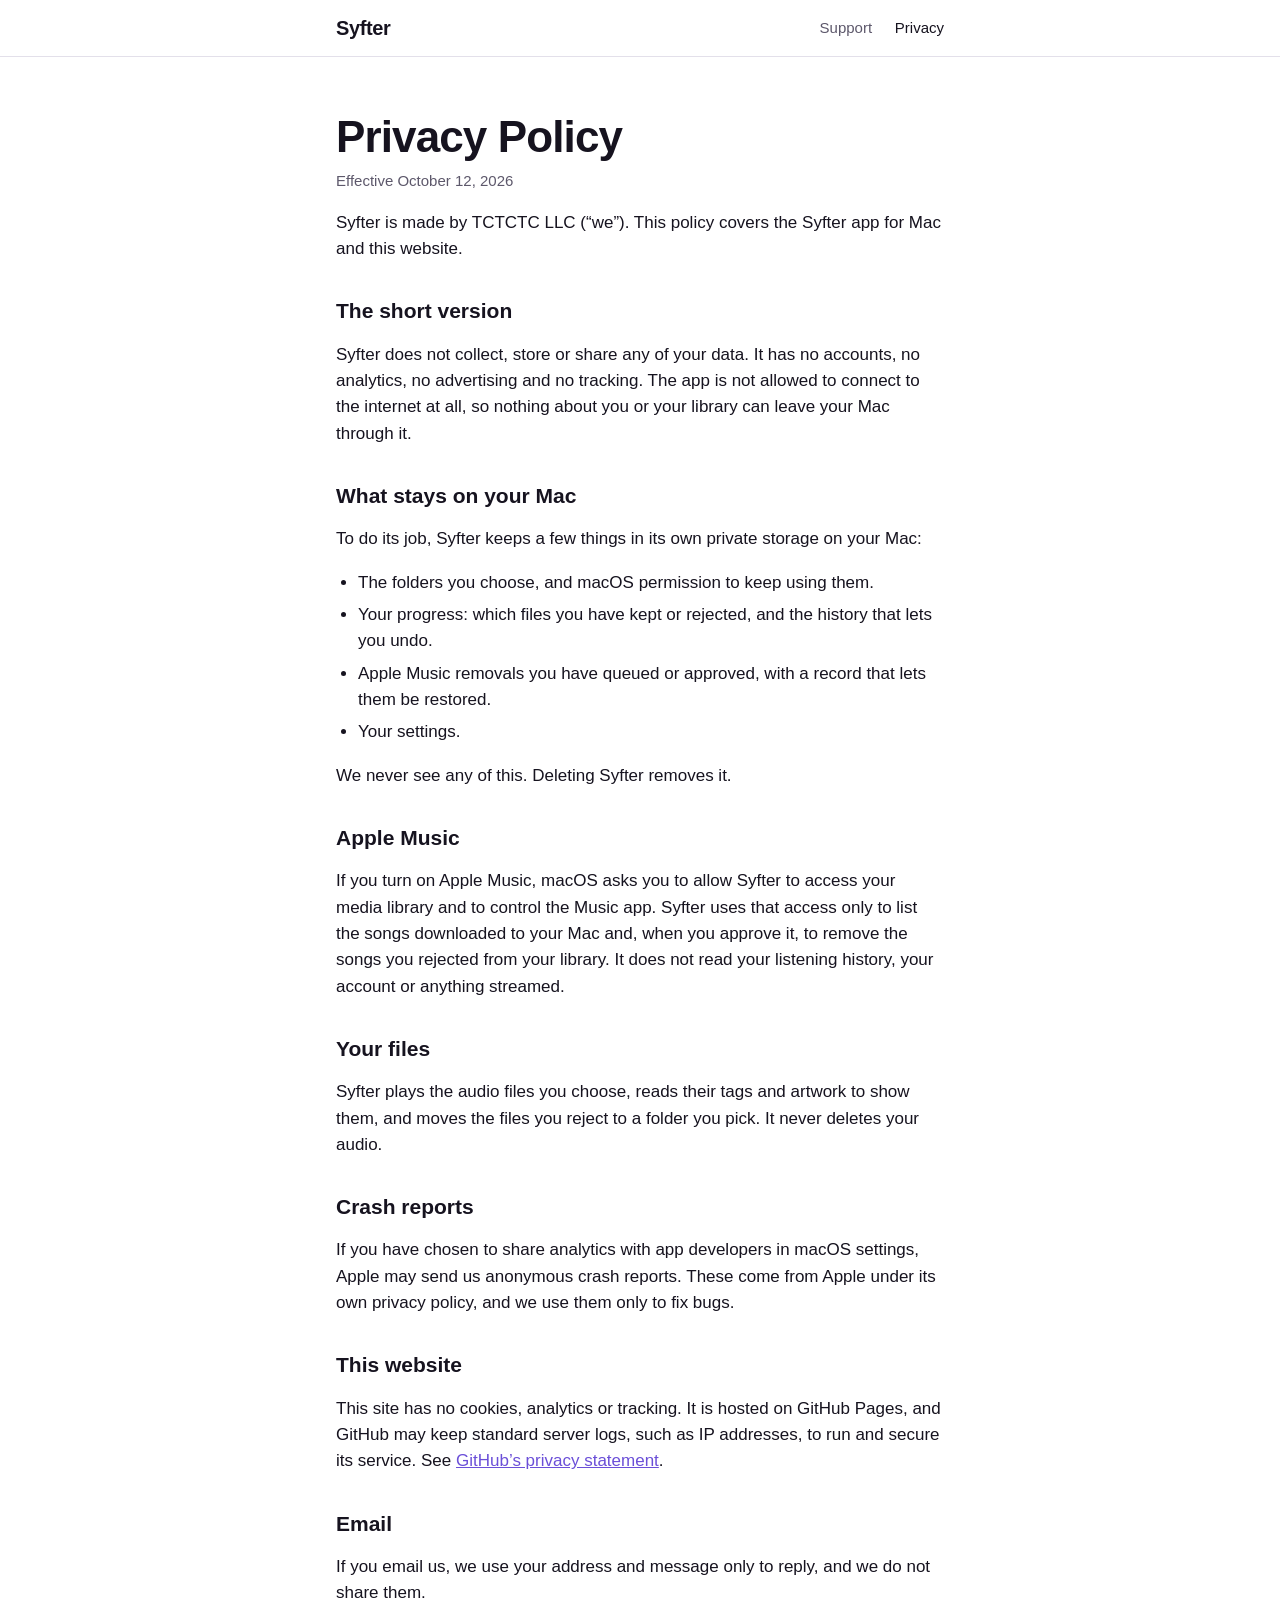
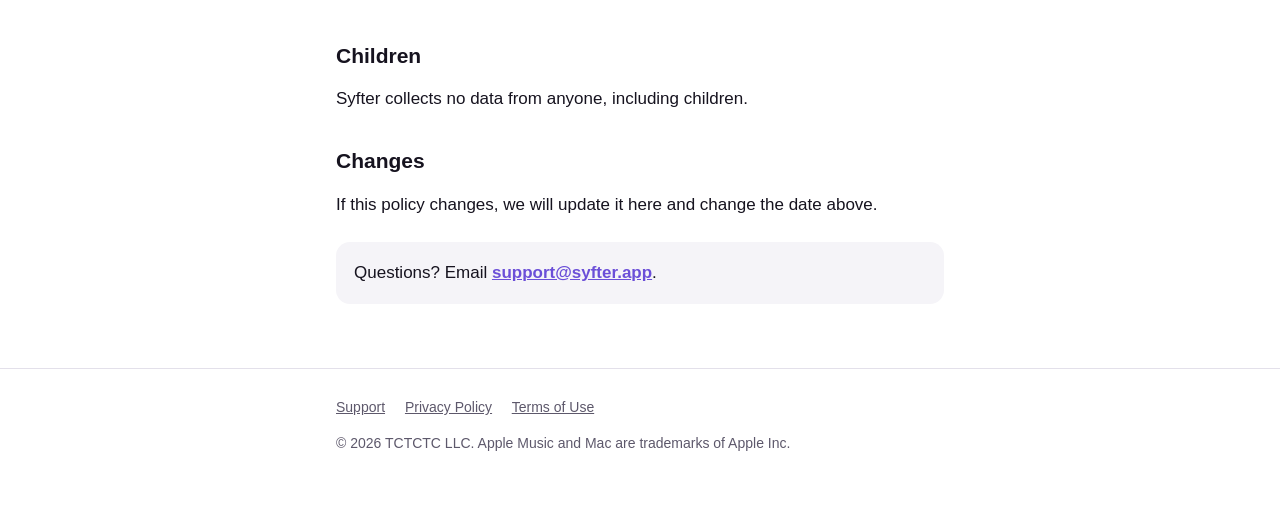
==== privacy/index.html @ 053010ed "Add the Syfter site: home, privacy policy and support Co-Authored-By: Claude Opus 5.5 <noreply@anthr" ====
<!doctype html>
<html lang="en">
<head>
  <meta charset="utf-8">
  <meta name="viewport" content="width=device-width, initial-scale=1">
  <title>Privacy Policy · Syfter</title>
  <meta name="description" content="Syfter collects no data. Everything it knows about your library stays on your Mac.">
  <link rel="canonical" href="https://syfter.app/privacy/">
  <meta property="og:title" content="Syfter Privacy Policy">
  <meta property="og:image" content="https://syfter.app/images/social.jpg">
  <meta name="theme-color" content="#1b1430">
  <link rel="stylesheet" href="/style.css">
</head>
<body>
  <header class="site-header">
    <div class="wrap">
      <a class="brand" href="/">Syfter</a>
      <nav>
        <a href="/support/">Support</a>
        <a href="/privacy/" aria-current="page">Privacy</a>
      </nav>
    </div>
  </header>

  <main class="wrap page">
    <h1>Privacy Policy</h1>
    <p class="updated">Effective October 12, 2026</p>

    <p>Syfter is made by TCTCTC LLC (“we”). This policy covers the Syfter app for Mac and this website.</p>

    <h2>The short version</h2>
    <p>Syfter does not collect, store or share any of your data. It has no accounts, no analytics, no advertising and no tracking. The app is not allowed to connect to the internet at all, so nothing about you or your library can leave your Mac through it.</p>

    <h2>What stays on your Mac</h2>
    <p>To do its job, Syfter keeps a few things in its own private storage on your Mac:</p>
    <ul>
      <li>The folders you choose, and macOS permission to keep using them.</li>
      <li>Your progress: which files you have kept or rejected, and the history that lets you undo.</li>
      <li>Apple Music removals you have queued or approved, with a record that lets them be restored.</li>
      <li>Your settings.</li>
    </ul>
    <p>We never see any of this. Deleting Syfter removes it.</p>

    <h2>Apple Music</h2>
    <p>If you turn on Apple Music, macOS asks you to allow Syfter to access your media library and to control the Music app. Syfter uses that access only to list the songs downloaded to your Mac and, when you approve it, to remove the songs you rejected from your library. It does not read your listening history, your account or anything streamed.</p>

    <h2>Your files</h2>
    <p>Syfter plays the audio files you choose, reads their tags and artwork to show them, and moves the files you reject to a folder you pick. It never deletes your audio.</p>

    <h2>Crash reports</h2>
    <p>If you have chosen to share analytics with app developers in macOS settings, Apple may send us anonymous crash reports. These come from Apple under its own privacy policy, and we use them only to fix bugs.</p>

    <h2>This website</h2>
    <p>This site has no cookies, analytics or tracking. It is hosted on GitHub Pages, and GitHub may keep standard server logs, such as IP addresses, to run and secure its service. See <a href="https://docs.github.com/en/site-policy/privacy-policies/github-general-privacy-statement">GitHub’s privacy statement</a>.</p>

    <h2>Email</h2>
    <p>If you email us, we use your address and message only to reply, and we do not share them.</p>

    <h2>Children</h2>
    <p>Syfter collects no data from anyone, including children.</p>

    <h2>Changes</h2>
    <p>If this policy changes, we will update it here and change the date above.</p>

    <div class="contact">
      <p>Questions? Email <a href="mailto:support@syfter.app">support@syfter.app</a>.</p>
    </div>
  </main>

  <footer class="site-footer">
    <div class="wrap">
      <nav>
        <a href="/support/">Support</a>
        <a href="/privacy/">Privacy Policy</a>
        <a href="https://www.apple.com/legal/internet-services/itunes/dev/stdeula/">Terms of Use</a>
      </nav>
      <p>© 2026 TCTCTC LLC. Apple Music and Mac are trademarks of Apple Inc.</p>
    </div>
  </footer>
</body>
</html>
---- style.css ----
/* Syfter site. Mobile first: one column, widened only by margin on larger screens. */

:root {
  --bg: #ffffff;
  --surface: #f5f4f8;
  --text: #16131f;
  --muted: #5d586b;
  --line: #e3e0ea;
  --accent: #6b4fd8;
  --keep: #1f9d55;
  --reject: #d93a3a;
  --hero-from: #1b1430;
  --hero-to: #2c1d45;
  --hero-text: #ffffff;
  --hero-muted: #c9c2dc;
  --radius: 14px;
  --measure: 640px;
  color-scheme: light dark;
}

@media (prefers-color-scheme: dark) {
  :root {
    --bg: #0f0d16;
    --surface: #1a1724;
    --text: #f2f0f7;
    --muted: #a59fb6;
    --line: #2b2738;
    --accent: #9d86ff;
    --keep: #34c46e;
    --reject: #ff5c5c;
  }
}

* { box-sizing: border-box; }

html { -webkit-text-size-adjust: 100%; }

body {
  margin: 0;
  background: var(--bg);
  color: var(--text);
  font: 17px/1.55 -apple-system, BlinkMacSystemFont, "SF Pro Text", "Helvetica Neue", Arial, sans-serif;
}

img { max-width: 100%; height: auto; display: block; }

a { color: var(--accent); }

.wrap {
  max-width: var(--measure);
  margin: 0 auto;
  padding: 0 16px;
}

/* Header and footer */

.site-header {
  border-bottom: 1px solid var(--line);
}
.site-header .wrap {
  display: flex;
  align-items: center;
  justify-content: space-between;
  min-height: 56px;
}
.brand {
  font-weight: 700;
  font-size: 20px;
  letter-spacing: -0.02em;
  color: var(--text);
  text-decoration: none;
}
.site-header nav a {
  margin-left: 18px;
  color: var(--muted);
  text-decoration: none;
  font-size: 15px;
}
.site-header nav a:hover,
.site-header nav a[aria-current="page"] { color: var(--text); }

.site-footer {
  margin-top: 64px;
  padding: 28px 0 40px;
  border-top: 1px solid var(--line);
  color: var(--muted);
  font-size: 14px;
}
.site-footer nav { margin-bottom: 8px; }
.site-footer nav a { color: var(--muted); margin-right: 16px; }

/* Home hero */

.hero {
  background: linear-gradient(160deg, var(--hero-from), var(--hero-to));
  color: var(--hero-text);
  padding: 48px 0 40px;
  text-align: center;
}
.hero h1 {
  margin: 0;
  font-size: 44px;
  line-height: 1.05;
  letter-spacing: -0.03em;
}
.hero .tagline {
  margin: 14px 0 0;
  font-size: 22px;
  line-height: 1.3;
  font-weight: 600;
}
.hero .sub {
  margin: 12px 0 0;
  color: var(--hero-muted);
}

.store-button {
  display: inline-block;
  margin-top: 26px;
  padding: 12px 22px;
  border-radius: 999px;
  background: #ffffff;
  color: #16131f;
  font-weight: 600;
  font-size: 16px;
  text-decoration: none;
}
.store-button[aria-disabled="true"] {
  background: rgba(255, 255, 255, 0.14);
  color: var(--hero-text);
  cursor: default;
}
.requirements {
  margin: 10px 0 0;
  font-size: 14px;
  color: var(--hero-muted);
}

/* Features */

.features { padding-top: 16px; }

.feature { margin-top: 40px; }
.feature h2 {
  margin: 0;
  font-size: 24px;
  line-height: 1.2;
  letter-spacing: -0.01em;
}
.feature p { margin: 8px 0 0; color: var(--muted); }
.feature img {
  margin-top: 16px;
  border-radius: var(--radius);
  border: 1px solid var(--line);
}

.decisions {
  display: grid;
  grid-template-columns: 1fr;
  gap: 12px;
  margin-top: 40px;
}
.decision {
  padding: 16px;
  border-radius: var(--radius);
  background: var(--surface);
}
.decision strong { display: block; }
.decision.keep strong { color: var(--keep); }
.decision.reject strong { color: var(--reject); }
.decision p { margin: 4px 0 0; color: var(--muted); font-size: 15px; }

/* Text pages */

.page { padding-top: 32px; }
.page h1 {
  margin: 0;
  font-size: 34px;
  line-height: 1.1;
  letter-spacing: -0.02em;
}
.page .updated { margin: 8px 0 0; color: var(--muted); font-size: 15px; }
.page h2 { margin: 36px 0 0; font-size: 21px; line-height: 1.25; }
.page p, .page li { color: var(--text); }
.page ul { padding-left: 22px; }
.page li + li { margin-top: 6px; }

.contact {
  margin-top: 24px;
  padding: 18px;
  border-radius: var(--radius);
  background: var(--surface);
}
.contact p { margin: 0; }
.contact a { font-weight: 600; }

details {
  border-bottom: 1px solid var(--line);
  padding: 14px 0;
}
details:first-of-type { border-top: 1px solid var(--line); }
summary {
  cursor: pointer;
  font-weight: 600;
  list-style-position: inside;
}
details p, details ol, details ul { margin: 10px 0 0; color: var(--muted); }
details li { color: var(--muted); }

kbd {
  font: 600 14px/1 -apple-system, BlinkMacSystemFont, sans-serif;
  padding: 2px 6px;
  border: 1px solid var(--line);
  border-radius: 6px;
  background: var(--surface);
}

/* Larger screens: more room around the column, never a second column of text. */

@media (min-width: 720px) {
  .hero { padding: 80px 0 64px; }
  .hero h1 { font-size: 64px; }
  .hero .tagline { font-size: 28px; }
  .decisions { grid-template-columns: 1fr 1fr; }
  .page { padding-top: 56px; }
  .page h1 { font-size: 44px; }
}
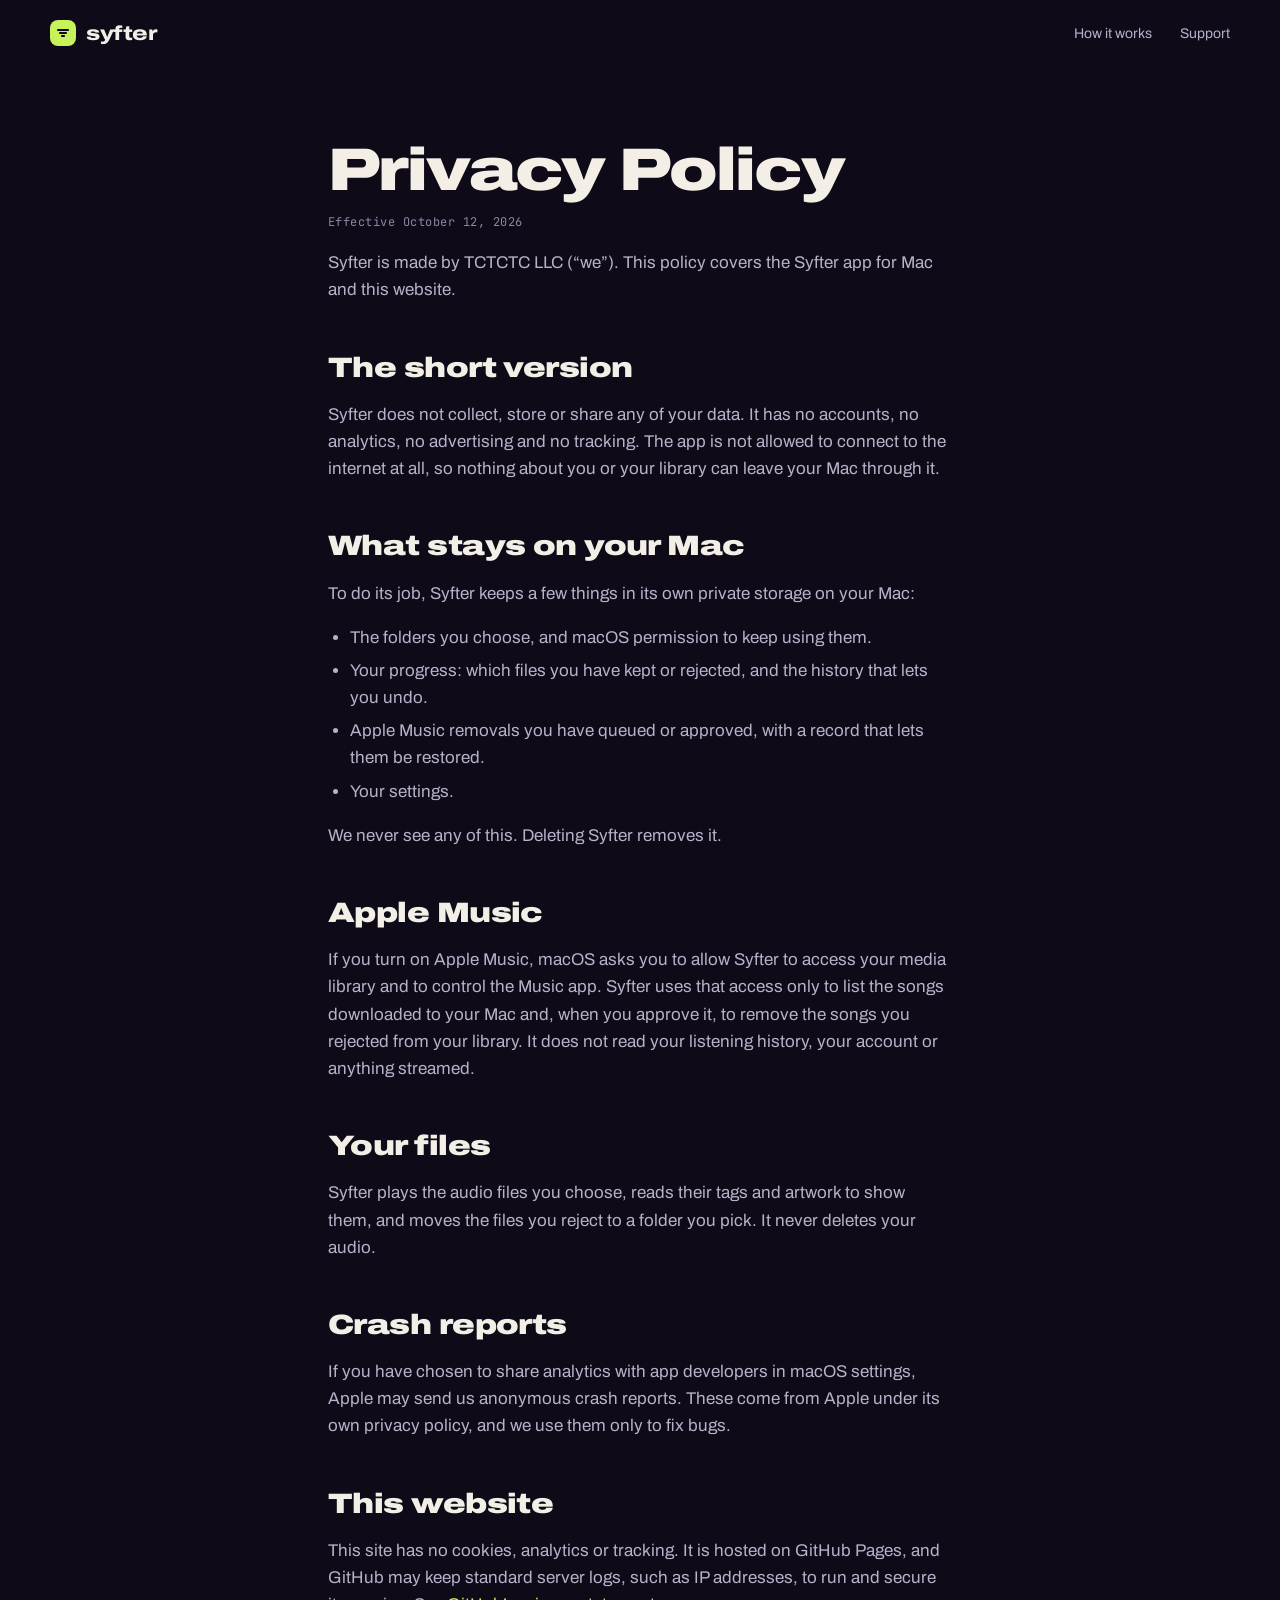
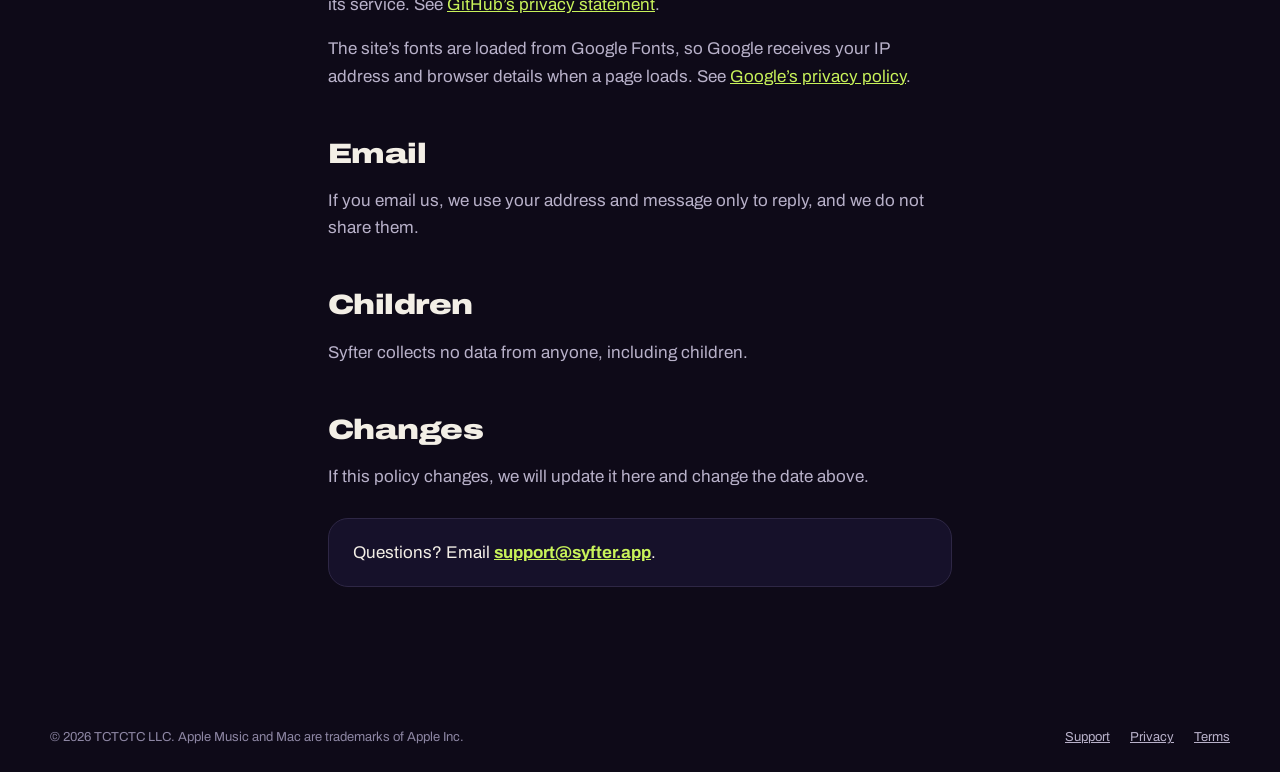
==== commit 048ee3d4: "Redesign the site around the app The homepage follows the handoff brief: the real app windows lead, " ====
--- a/privacy/index.html
+++ b/privacy/index.html
@@ -8,21 +8,30 @@
   <link rel="canonical" href="https://syfter.app/privacy/">
   <meta property="og:title" content="Syfter Privacy Policy">
   <meta property="og:image" content="https://syfter.app/images/social.jpg">
-  <meta name="theme-color" content="#1b1430">
+  <meta name="theme-color" content="#0e0a18">
+  <link rel="icon" href="/favicon.svg" type="image/svg+xml">
+  <link rel="preconnect" href="https://fonts.googleapis.com">
+  <link rel="preconnect" href="https://fonts.gstatic.com" crossorigin>
+  <link rel="stylesheet" href="https://fonts.googleapis.com/css2?family=Archivo:wdth,wght@62..125,100..900&family=JetBrains+Mono:wght@400;600&display=swap">
   <link rel="stylesheet" href="/style.css">
 </head>
 <body>
-  <header class="site-header">
-    <div class="wrap">
-      <a class="brand" href="/">Syfter</a>
-      <nav>
-        <a href="/support/">Support</a>
-        <a href="/privacy/" aria-current="page">Privacy</a>
-      </nav>
-    </div>
+<div class="page-top">
+  <header class="site-header wrap">
+    <a class="brand" href="/">
+      <span class="brand-mark" aria-hidden="true">
+        <svg width="16" height="16" viewBox="0 0 16 16" fill="none" stroke="#0e0a18" stroke-width="2.2" stroke-linecap="round"><path d="M3 5h10M5 8h6M7 11h2"/></svg>
+      </span>
+      syfter
+    </a>
+    <nav class="site-nav" aria-label="Primary">
+      <a href="/#how">How it works</a>
+      <a href="/support/">Support</a>
+    </nav>
   </header>
+</div>
 
-  <main class="wrap page">
+  <main class="page">
     <h1>Privacy Policy</h1>
     <p class="updated">Effective October 12, 2026</p>
 
@@ -52,6 +61,7 @@
 
     <h2>This website</h2>
     <p>This site has no cookies, analytics or tracking. It is hosted on GitHub Pages, and GitHub may keep standard server logs, such as IP addresses, to run and secure its service. See <a href="https://docs.github.com/en/site-policy/privacy-policies/github-general-privacy-statement">GitHub’s privacy statement</a>.</p>
+    <p>The site’s fonts are loaded from Google Fonts, so Google receives your IP address and browser details when a page loads. See <a href="https://policies.google.com/privacy">Google’s privacy policy</a>.</p>
 
     <h2>Email</h2>
     <p>If you email us, we use your address and message only to reply, and we do not share them.</p>
@@ -67,15 +77,15 @@
     </div>
   </main>
 
-  <footer class="site-footer">
-    <div class="wrap">
-      <nav>
-        <a href="/support/">Support</a>
-        <a href="/privacy/">Privacy Policy</a>
-        <a href="https://www.apple.com/legal/internet-services/itunes/dev/stdeula/">Terms of Use</a>
-      </nav>
-      <p>© 2026 TCTCTC LLC. Apple Music and Mac are trademarks of Apple Inc.</p>
-    </div>
-  </footer>
+<footer class="site-footer">
+  <div class="wrap">
+    <span>© 2026 TCTCTC LLC. Apple Music and Mac are trademarks of Apple Inc.</span>
+    <nav aria-label="Legal">
+      <a href="/support/">Support</a>
+      <a href="/privacy/" aria-current="page">Privacy</a>
+      <a href="https://www.apple.com/legal/internet-services/itunes/dev/stdeula/">Terms</a>
+    </nav>
+  </div>
+</footer>
 </body>
 </html>
--- a/style.css
+++ b/style.css
@@ -1,227 +1,128 @@
-/* Syfter site. Mobile first: one column, widened only by margin on larger screens. */
+:root {
+  --ink: #0e0a18;
+  --surface: #16112a;
+  --surface-2: #221b38;
+  --line: #2e2745;
+  --line-2: #3a3256;
+  --text: #f3efe6;
+  --muted: #b8b1c9;
+  --faint: #8d86a3;
+  --dim: #6f6888;
+  --outline: #2a2340;
+  --accent: #c8f25a;   /* keep */
+  --reject: #ff7a3d;
+  --display: 'Archivo', system-ui, sans-serif;
+  --mono: 'JetBrains Mono', ui-monospace, monospace;
+  --gutter: clamp(16px, 4vw, 48px);
+  --max: 1180px;
+}
+*, *::before, *::after { box-sizing: border-box; }
+html { scroll-behavior: smooth; }
+body { margin: 0; background: var(--ink); color: var(--text); font-family: var(--display); -webkit-font-smoothing: antialiased; overflow-x: hidden; }
+img { max-width: 100%; height: auto; display: block; }
+a { color: inherit; }
+.wrap { width: 100%; max-width: var(--max); margin: 0 auto; }
+.mono { font-family: var(--mono); }
+.wide { font-stretch: 125%; }
+.shot { filter: drop-shadow(0 40px 60px rgba(0,0,0,.7)); }
 
-:root {
-  --bg: #ffffff;
-  --surface: #f5f4f8;
-  --text: #16131f;
-  --muted: #5d586b;
-  --line: #e3e0ea;
-  --accent: #6b4fd8;
-  --keep: #1f9d55;
-  --reject: #d93a3a;
-  --hero-from: #1b1430;
-  --hero-to: #2c1d45;
-  --hero-text: #ffffff;
-  --hero-muted: #c9c2dc;
-  --radius: 14px;
-  --measure: 640px;
-  color-scheme: light dark;
-}
+/* Header */
+.site-header { position: relative; z-index: 2; display: flex; justify-content: space-between; align-items: center; gap: 16px; }
+.brand { display: flex; align-items: center; gap: 10px; text-decoration: none; font-weight: 800; font-stretch: 125%; font-size: 20px; letter-spacing: -.02em; }
+.brand-mark { width: 26px; height: 26px; border-radius: 8px; background: var(--accent); display: grid; place-items: center; }
+.site-nav { display: flex; gap: clamp(12px, 2.5vw, 28px); font-size: 14px; }
+.site-nav a { color: var(--muted); text-decoration: none; }
+.site-nav a:hover { color: var(--text); }
 
-@media (prefers-color-scheme: dark) {
-  :root {
-    --bg: #0f0d16;
-    --surface: #1a1724;
-    --text: #f2f0f7;
-    --muted: #a59fb6;
-    --line: #2b2738;
-    --accent: #9d86ff;
-    --keep: #34c46e;
-    --reject: #ff5c5c;
-  }
-}
+/* Hero */
+.hero { position: relative; padding: 20px var(--gutter) 72px; display: flex; flex-direction: column; align-items: center; gap: clamp(24px, 3.5vw, 40px); overflow: hidden; }
+.hero-word { position: absolute; left: 50%; top: clamp(150px, 20vw, 240px); transform: translateX(-50%); font-size: clamp(120px, 27vw, 400px); font-weight: 900; font-stretch: 125%; letter-spacing: -.04em; line-height: .8; color: transparent; -webkit-text-stroke: 1.5px var(--outline); white-space: nowrap; pointer-events: none; user-select: none; }
+.tabs { position: relative; display: flex; flex-wrap: wrap; justify-content: center; gap: 8px; padding: 6px; border-radius: 999px; background: rgba(22,17,42,.85); border: 1px solid var(--line); }
+.tab { min-height: 44px; padding: 0 18px; border-radius: 999px; border: 0; cursor: pointer; font: 600 14px var(--display); background: transparent; color: var(--muted); transition: background .2s, color .2s; }
+.tab[aria-selected="true"] { background: var(--text); color: var(--ink); }
+.tab:focus-visible { outline: 2px solid var(--accent); outline-offset: 2px; }
+.showcase { position: relative; margin: 0; width: 100%; max-width: 900px; }
+.showcase-glow { position: absolute; left: 8%; right: 8%; bottom: -6%; height: 40%; background: var(--accent); opacity: .16; filter: blur(80px); border-radius: 50%; }
+.showcase-stage { position: relative; display: grid; }
+/* A true crossfade: the outgoing image keeps its visibility until its fade has finished. */
+.showcase-stage img { grid-area: 1 / 1; transition: opacity .45s ease, visibility 0s; }
+.showcase-stage img[hidden] { display: block; opacity: 0; visibility: hidden; transition: opacity .45s ease, visibility 0s linear .45s; }
+.showcase:focus-visible { outline: 2px solid var(--accent); outline-offset: 8px; border-radius: 12px; }
+.showcase-caption { position: relative; margin-top: 20px; display: flex; flex-wrap: wrap; align-items: baseline; justify-content: center; gap: 6px 14px; text-align: center; }
+.kicker { font-family: var(--mono); font-size: 11px; letter-spacing: .08em; color: var(--accent); }
+.caption { color: var(--muted); font-size: 16px; line-height: 1.5; max-width: 560px; }
+.hero-copy { position: relative; width: 100%; max-width: 900px; margin-top: 16px; display: flex; flex-wrap: wrap; align-items: flex-end; justify-content: space-between; gap: 24px; }
+.hero-copy > div:first-child { flex: 1 1 380px; display: flex; flex-direction: column; gap: 12px; }
+h1 { margin: 0; font-weight: 900; font-stretch: 125%; font-size: clamp(34px, 5.4vw, 60px); line-height: .95; letter-spacing: -.035em; }
+.accent { color: var(--accent); }
+.lede { margin: 0; color: var(--muted); font-size: 17px; line-height: 1.5; max-width: 460px; }
+.cta-col { display: flex; flex-direction: column; gap: 8px; align-items: flex-start; }
+.btn { display: inline-flex; align-items: center; gap: 10px; min-height: 52px; padding: 0 22px; border-radius: 999px; background: var(--text); color: var(--ink); text-decoration: none; font-weight: 700; font-size: 16px; }
+.btn--dark { background: var(--ink); color: var(--text); }
+.req { font-family: var(--mono); font-size: 11px; color: var(--faint); padding-left: 6px; }
 
-* { box-sizing: border-box; }
+/* Ticker */
+.ticker { border-block: 1px solid #241d38; padding: 14px 0; overflow: hidden; font-family: var(--mono); font-size: 13px; letter-spacing: .06em; color: var(--faint); }
+.ticker-track { display: flex; width: max-content; animation: tick 40s linear infinite; }
+.ticker-track span { white-space: pre; padding-right: 1.5em; }
+.ticker b { color: var(--accent); font-weight: 400; }
+@keyframes tick { to { transform: translateX(-50%); } }
 
-html { -webkit-text-size-adjust: 100%; }
+/* Sections */
+.section { padding: clamp(64px, 9vw, 120px) var(--gutter); }
+.section--tight-top { padding-top: 0; }
+h2 { margin: 0; font-weight: 900; font-stretch: 125%; font-size: clamp(30px, 4.6vw, 52px); letter-spacing: -.03em; line-height: 1; }
+h2 .dim { color: var(--dim); }
+.keys { display: flex; flex-wrap: wrap; gap: 16px; margin-top: 40px; }
+.key-card { flex: 1 1 260px; background: var(--surface); border: 1px solid var(--line); border-radius: 20px; padding: 28px; display: flex; flex-direction: column; gap: 18px; }
+.keycap { width: 72px; height: 72px; border-radius: 16px; background: var(--surface-2); border: 1px solid var(--line-2); box-shadow: 0 5px 0 #0a0712; display: grid; place-items: center; font-size: 30px; }
+.keycap--wide { width: 112px; font-family: var(--mono); font-size: 24px; }
+.key-title { font-weight: 800; font-stretch: 125%; font-size: 24px; }
+.key-card p { margin: 0; color: var(--muted); font-size: 16px; line-height: 1.5; }
+.is-reject { color: var(--reject); }
+.is-keep { color: var(--accent); }
+.split { display: flex; flex-wrap: wrap; align-items: center; gap: clamp(32px, 5vw, 64px); }
+.split > div { flex: 1 1 320px; display: flex; flex-direction: column; gap: 16px; }
+.split > img { flex: 1 1 520px; min-width: 0; filter: drop-shadow(0 30px 50px rgba(0,0,0,.65)); }
 
-body {
-  margin: 0;
-  background: var(--bg);
-  color: var(--text);
-  font: 17px/1.55 -apple-system, BlinkMacSystemFont, "SF Pro Text", "Helvetica Neue", Arial, sans-serif;
-}
+/* Trust */
+.trust { background: var(--accent); color: var(--ink); }
+.trust .wrap { display: flex; flex-direction: column; gap: clamp(40px, 6vw, 72px); }
+.trust-head { display: flex; flex-wrap: wrap; align-items: flex-end; justify-content: space-between; gap: 32px; }
+.trust h2 { flex: 1 1 480px; font-size: clamp(44px, 8vw, 110px); letter-spacing: -.045em; line-height: .88; }
+.trust-copy { flex: 0 1 380px; display: flex; flex-direction: column; gap: 18px; }
+.trust-copy p { margin: 0; font-size: 18px; line-height: 1.5; }
+.trust-copy .btn { align-self: flex-start; }
+.trust img { width: 100%; max-width: 900px; margin: 0 auto; filter: drop-shadow(0 40px 60px rgba(14,10,24,.45)); }
 
-img { max-width: 100%; height: auto; display: block; }
+/* Footer */
+.site-footer { padding: 28px var(--gutter); }
+.site-footer .wrap { display: flex; flex-wrap: wrap; justify-content: space-between; gap: 16px; font-size: 13px; color: var(--faint); }
+.site-footer nav { display: flex; gap: 20px; }
+.site-footer a { color: var(--muted); }
 
-a { color: var(--accent); }
-
-.wrap {
-  max-width: var(--measure);
-  margin: 0 auto;
-  padding: 0 16px;
-}
-
-/* Header and footer */
-
-.site-header {
-  border-bottom: 1px solid var(--line);
-}
-.site-header .wrap {
-  display: flex;
-  align-items: center;
-  justify-content: space-between;
-  min-height: 56px;
-}
-.brand {
-  font-weight: 700;
-  font-size: 20px;
-  letter-spacing: -0.02em;
-  color: var(--text);
-  text-decoration: none;
-}
-.site-header nav a {
-  margin-left: 18px;
-  color: var(--muted);
-  text-decoration: none;
-  font-size: 15px;
-}
-.site-header nav a:hover,
-.site-header nav a[aria-current="page"] { color: var(--text); }
-
-.site-footer {
-  margin-top: 64px;
-  padding: 28px 0 40px;
-  border-top: 1px solid var(--line);
-  color: var(--muted);
-  font-size: 14px;
-}
-.site-footer nav { margin-bottom: 8px; }
-.site-footer nav a { color: var(--muted); margin-right: 16px; }
-
-/* Home hero */
-
-.hero {
-  background: linear-gradient(160deg, var(--hero-from), var(--hero-to));
-  color: var(--hero-text);
-  padding: 48px 0 40px;
-  text-align: center;
-}
-.hero h1 {
-  margin: 0;
-  font-size: 44px;
-  line-height: 1.05;
-  letter-spacing: -0.03em;
-}
-.hero .tagline {
-  margin: 14px 0 0;
-  font-size: 22px;
-  line-height: 1.3;
-  font-weight: 600;
-}
-.hero .sub {
-  margin: 12px 0 0;
-  color: var(--hero-muted);
-}
-
-.store-button {
-  display: inline-block;
-  margin-top: 26px;
-  padding: 12px 22px;
-  border-radius: 999px;
-  background: #ffffff;
-  color: #16131f;
-  font-weight: 600;
-  font-size: 16px;
-  text-decoration: none;
-}
-.store-button[aria-disabled="true"] {
-  background: rgba(255, 255, 255, 0.14);
-  color: var(--hero-text);
-  cursor: default;
-}
-.requirements {
-  margin: 10px 0 0;
-  font-size: 14px;
-  color: var(--hero-muted);
-}
-
-/* Features */
-
-.features { padding-top: 16px; }
-
-.feature { margin-top: 40px; }
-.feature h2 {
-  margin: 0;
-  font-size: 24px;
-  line-height: 1.2;
-  letter-spacing: -0.01em;
-}
-.feature p { margin: 8px 0 0; color: var(--muted); }
-.feature img {
-  margin-top: 16px;
-  border-radius: var(--radius);
-  border: 1px solid var(--line);
-}
-
-.decisions {
-  display: grid;
-  grid-template-columns: 1fr;
-  gap: 12px;
-  margin-top: 40px;
-}
-.decision {
-  padding: 16px;
-  border-radius: var(--radius);
-  background: var(--surface);
-}
-.decision strong { display: block; }
-.decision.keep strong { color: var(--keep); }
-.decision.reject strong { color: var(--reject); }
-.decision p { margin: 4px 0 0; color: var(--muted); font-size: 15px; }
-
-/* Text pages */
-
-.page { padding-top: 32px; }
-.page h1 {
-  margin: 0;
-  font-size: 34px;
-  line-height: 1.1;
-  letter-spacing: -0.02em;
-}
-.page .updated { margin: 8px 0 0; color: var(--muted); font-size: 15px; }
-.page h2 { margin: 36px 0 0; font-size: 21px; line-height: 1.25; }
-.page p, .page li { color: var(--text); }
+/* Support and Privacy: the same ground, header and footer, with a readable text column. */
+.page-top { padding: 20px var(--gutter) 0; }
+.page { max-width: 720px; margin: 0 auto; padding: clamp(48px, 8vw, 96px) var(--gutter) clamp(64px, 9vw, 120px); font-size: 17px; line-height: 1.6; }
+.page h1 { font-size: clamp(34px, 5.4vw, 60px); }
+.page .updated { margin: 14px 0 0; font-family: var(--mono); font-size: 12px; letter-spacing: .04em; color: var(--faint); }
+.page h2 { margin-top: 48px; font-size: clamp(22px, 3vw, 28px); line-height: 1.15; letter-spacing: -.02em; }
+.page p, .page li { color: var(--muted); }
 .page ul { padding-left: 22px; }
 .page li + li { margin-top: 6px; }
+.page a { color: var(--accent); }
+.contact { margin-top: 28px; padding: 20px 24px; border-radius: 20px; background: var(--surface); border: 1px solid var(--line); }
+.contact p { margin: 0; color: var(--text); }
+.contact a { font-weight: 700; }
+details { border-bottom: 1px solid var(--line); padding: 16px 0; }
+details:first-of-type { margin-top: 20px; border-top: 1px solid var(--line); }
+summary { min-height: 28px; cursor: pointer; font-weight: 700; color: var(--text); list-style-position: inside; }
+summary:focus-visible { outline: 2px solid var(--accent); outline-offset: 4px; }
+details p, details ul { margin: 12px 0 0; }
+kbd { font: 600 13px/1 var(--mono); padding: 3px 7px; border-radius: 6px; background: var(--surface-2); border: 1px solid var(--line-2); box-shadow: 0 2px 0 #0a0712; color: var(--text); }
 
-.contact {
-  margin-top: 24px;
-  padding: 18px;
-  border-radius: var(--radius);
-  background: var(--surface);
+@media (prefers-reduced-motion: reduce) {
+  html { scroll-behavior: auto; }
+  .ticker-track { animation: none; }
+  .showcase-stage img, .showcase-stage img[hidden] { transition: none; }
 }
-.contact p { margin: 0; }
-.contact a { font-weight: 600; }
-
-details {
-  border-bottom: 1px solid var(--line);
-  padding: 14px 0;
-}
-details:first-of-type { border-top: 1px solid var(--line); }
-summary {
-  cursor: pointer;
-  font-weight: 600;
-  list-style-position: inside;
-}
-details p, details ol, details ul { margin: 10px 0 0; color: var(--muted); }
-details li { color: var(--muted); }
-
-kbd {
-  font: 600 14px/1 -apple-system, BlinkMacSystemFont, sans-serif;
-  padding: 2px 6px;
-  border: 1px solid var(--line);
-  border-radius: 6px;
-  background: var(--surface);
-}
-
-/* Larger screens: more room around the column, never a second column of text. */
-
-@media (min-width: 720px) {
-  .hero { padding: 80px 0 64px; }
-  .hero h1 { font-size: 64px; }
-  .hero .tagline { font-size: 28px; }
-  .decisions { grid-template-columns: 1fr 1fr; }
-  .page { padding-top: 56px; }
-  .page h1 { font-size: 44px; }
-}
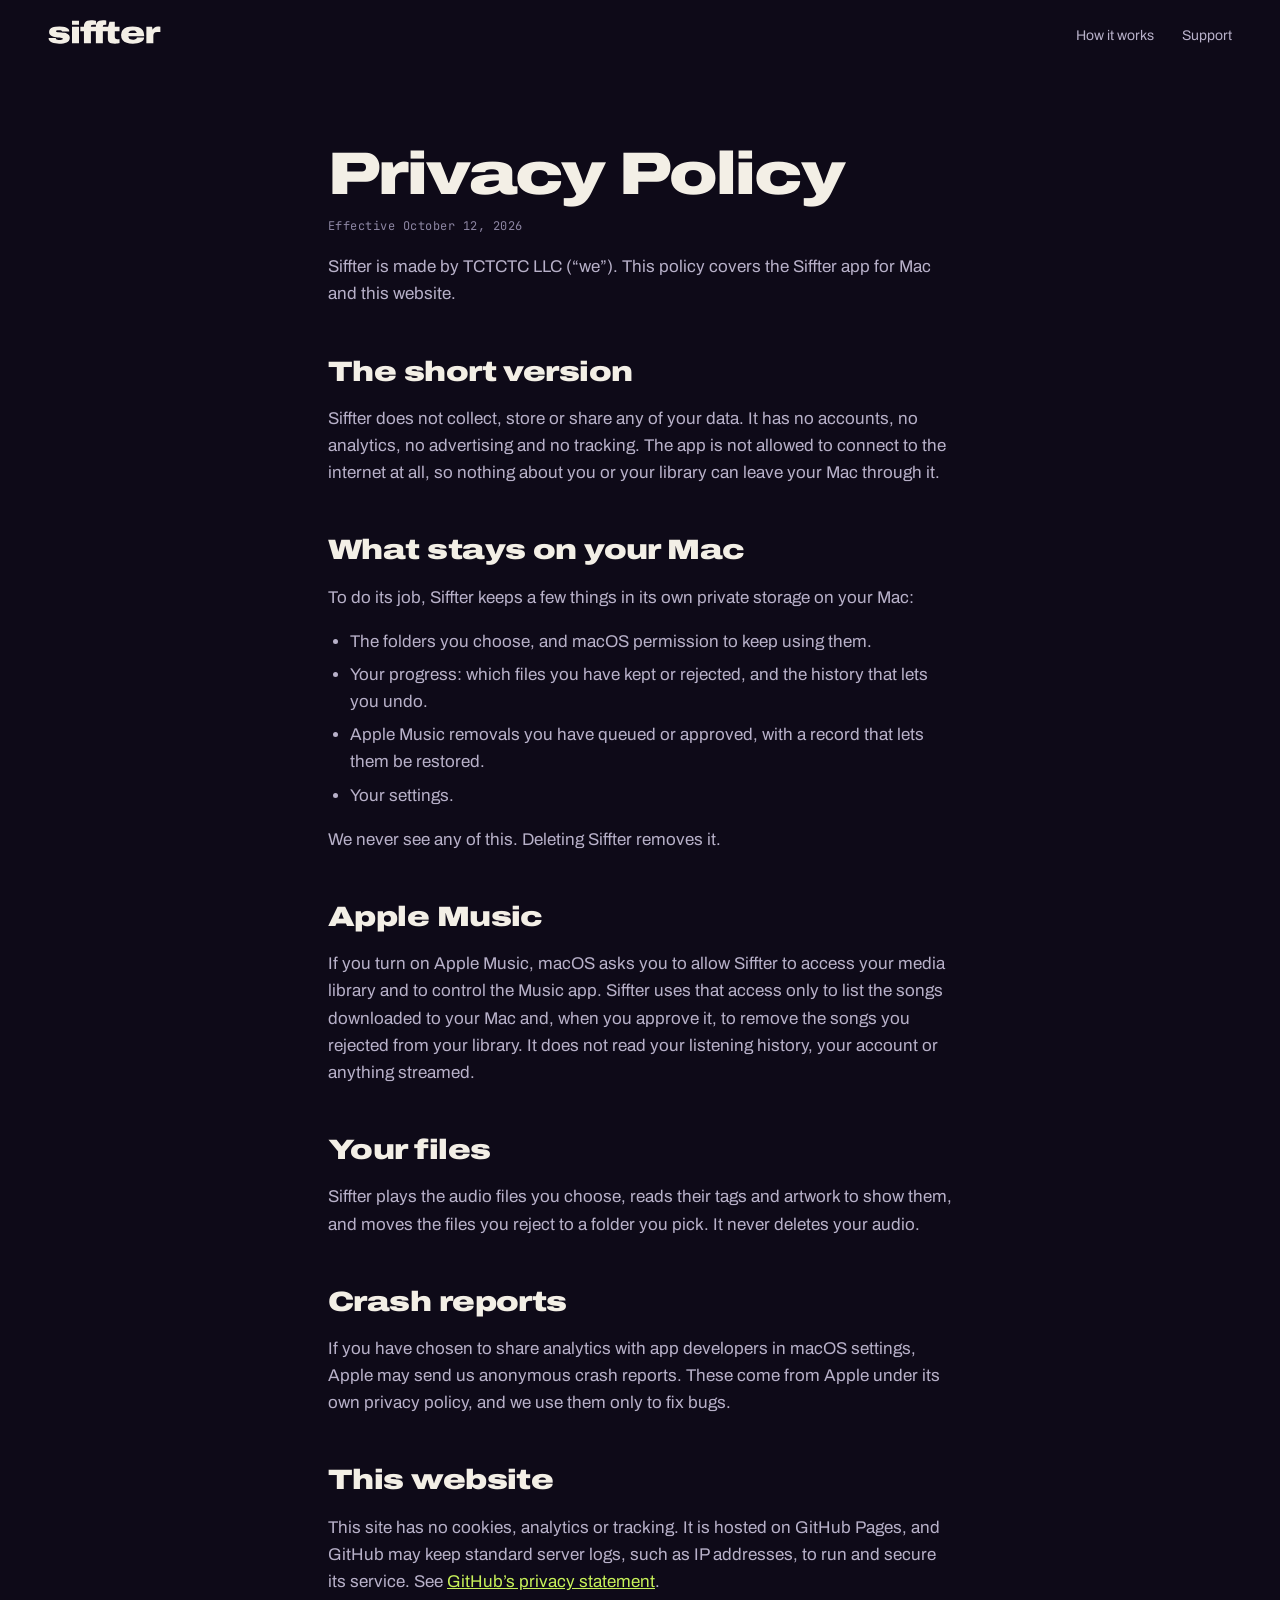
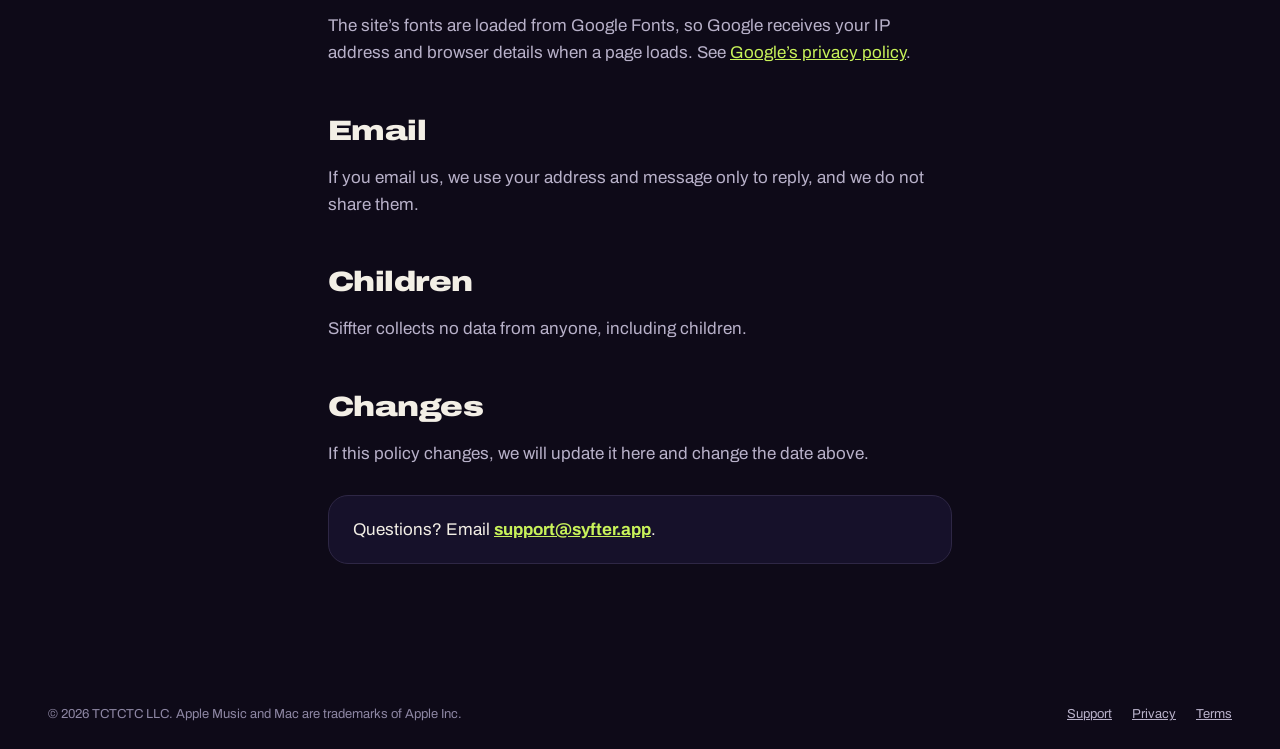
==== commit 9283f486: "Rename the site to Siffter with the new wordmark and icons Swap the header mark for the siffter word" ====
--- a/privacy/index.html
+++ b/privacy/index.html
@@ -3,13 +3,15 @@
 <head>
   <meta charset="utf-8">
   <meta name="viewport" content="width=device-width, initial-scale=1">
-  <title>Privacy Policy · Syfter</title>
-  <meta name="description" content="Syfter collects no data. Everything it knows about your library stays on your Mac.">
+  <title>Privacy Policy · Siffter</title>
+  <meta name="description" content="Siffter collects no data. Everything it knows about your library stays on your Mac.">
   <link rel="canonical" href="https://syfter.app/privacy/">
-  <meta property="og:title" content="Syfter Privacy Policy">
+  <meta property="og:title" content="Siffter Privacy Policy">
   <meta property="og:image" content="https://syfter.app/images/social.jpg">
   <meta name="theme-color" content="#0e0a18">
-  <link rel="icon" href="/favicon.svg" type="image/svg+xml">
+  <link rel="icon" href="/images/brand/favicon.svg" type="image/svg+xml">
+  <link rel="icon" href="/images/brand/favicon-32.png" sizes="32x32" type="image/png">
+  <link rel="apple-touch-icon" href="/images/brand/apple-touch-icon.png">
   <link rel="preconnect" href="https://fonts.googleapis.com">
   <link rel="preconnect" href="https://fonts.gstatic.com" crossorigin>
   <link rel="stylesheet" href="https://fonts.googleapis.com/css2?family=Archivo:wdth,wght@62..125,100..900&family=JetBrains+Mono:wght@400;600&display=swap">
@@ -19,10 +21,7 @@
 <div class="page-top">
   <header class="site-header wrap">
     <a class="brand" href="/">
-      <span class="brand-mark" aria-hidden="true">
-        <svg width="16" height="16" viewBox="0 0 16 16" fill="none" stroke="#0e0a18" stroke-width="2.2" stroke-linecap="round"><path d="M3 5h10M5 8h6M7 11h2"/></svg>
-      </span>
-      syfter
+      <img src="/images/brand/siffter-wordmark-cream.svg" width="3623" height="960" alt="siffter">
     </a>
     <nav class="site-nav" aria-label="Primary">
       <a href="/#how">How it works</a>
@@ -35,26 +34,26 @@
     <h1>Privacy Policy</h1>
     <p class="updated">Effective October 12, 2026</p>
 
-    <p>Syfter is made by TCTCTC LLC (“we”). This policy covers the Syfter app for Mac and this website.</p>
+    <p>Siffter is made by TCTCTC LLC (“we”). This policy covers the Siffter app for Mac and this website.</p>
 
     <h2>The short version</h2>
-    <p>Syfter does not collect, store or share any of your data. It has no accounts, no analytics, no advertising and no tracking. The app is not allowed to connect to the internet at all, so nothing about you or your library can leave your Mac through it.</p>
+    <p>Siffter does not collect, store or share any of your data. It has no accounts, no analytics, no advertising and no tracking. The app is not allowed to connect to the internet at all, so nothing about you or your library can leave your Mac through it.</p>
 
     <h2>What stays on your Mac</h2>
-    <p>To do its job, Syfter keeps a few things in its own private storage on your Mac:</p>
+    <p>To do its job, Siffter keeps a few things in its own private storage on your Mac:</p>
     <ul>
       <li>The folders you choose, and macOS permission to keep using them.</li>
       <li>Your progress: which files you have kept or rejected, and the history that lets you undo.</li>
       <li>Apple Music removals you have queued or approved, with a record that lets them be restored.</li>
       <li>Your settings.</li>
     </ul>
-    <p>We never see any of this. Deleting Syfter removes it.</p>
+    <p>We never see any of this. Deleting Siffter removes it.</p>
 
     <h2>Apple Music</h2>
-    <p>If you turn on Apple Music, macOS asks you to allow Syfter to access your media library and to control the Music app. Syfter uses that access only to list the songs downloaded to your Mac and, when you approve it, to remove the songs you rejected from your library. It does not read your listening history, your account or anything streamed.</p>
+    <p>If you turn on Apple Music, macOS asks you to allow Siffter to access your media library and to control the Music app. Siffter uses that access only to list the songs downloaded to your Mac and, when you approve it, to remove the songs you rejected from your library. It does not read your listening history, your account or anything streamed.</p>
 
     <h2>Your files</h2>
-    <p>Syfter plays the audio files you choose, reads their tags and artwork to show them, and moves the files you reject to a folder you pick. It never deletes your audio.</p>
+    <p>Siffter plays the audio files you choose, reads their tags and artwork to show them, and moves the files you reject to a folder you pick. It never deletes your audio.</p>
 
     <h2>Crash reports</h2>
     <p>If you have chosen to share analytics with app developers in macOS settings, Apple may send us anonymous crash reports. These come from Apple under its own privacy policy, and we use them only to fix bugs.</p>
@@ -67,7 +66,7 @@
     <p>If you email us, we use your address and message only to reply, and we do not share them.</p>
 
     <h2>Children</h2>
-    <p>Syfter collects no data from anyone, including children.</p>
+    <p>Siffter collects no data from anyone, including children.</p>
 
     <h2>Changes</h2>
     <p>If this policy changes, we will update it here and change the date above.</p>
--- a/style.css
+++ b/style.css
@@ -14,7 +14,7 @@
   --display: 'Archivo', system-ui, sans-serif;
   --mono: 'JetBrains Mono', ui-monospace, monospace;
   --gutter: clamp(16px, 4vw, 48px);
-  --max: 1180px;
+  --max: 1920px;
 }
 *, *::before, *::after { box-sizing: border-box; }
 html { scroll-behavior: smooth; }
@@ -28,20 +28,23 @@
 
 /* Header */
 .site-header { position: relative; z-index: 2; display: flex; justify-content: space-between; align-items: center; gap: 16px; }
-.brand { display: flex; align-items: center; gap: 10px; text-decoration: none; font-weight: 800; font-stretch: 125%; font-size: 20px; letter-spacing: -.02em; }
-.brand-mark { width: 26px; height: 26px; border-radius: 8px; background: var(--accent); display: grid; place-items: center; }
+.brand { display: block; line-height: 0; }
+.brand img { height: 30px; width: auto; }
 .site-nav { display: flex; gap: clamp(12px, 2.5vw, 28px); font-size: 14px; }
 .site-nav a { color: var(--muted); text-decoration: none; }
 .site-nav a:hover { color: var(--text); }
 
 /* Hero */
-.hero { position: relative; padding: 20px var(--gutter) 72px; display: flex; flex-direction: column; align-items: center; gap: clamp(24px, 3.5vw, 40px); overflow: hidden; }
+.hero { position: relative; padding: 20px var(--gutter) 72px; display: flex; flex-direction: column; align-items: center; gap: clamp(24px, 3.5vw, 40px); gap: clamp(16px, min(3.5vw, 4svh), 40px); overflow: hidden; }
 .hero-word { position: absolute; left: 50%; top: clamp(150px, 20vw, 240px); transform: translateX(-50%); font-size: clamp(120px, 27vw, 400px); font-weight: 900; font-stretch: 125%; letter-spacing: -.04em; line-height: .8; color: transparent; -webkit-text-stroke: 1.5px var(--outline); white-space: nowrap; pointer-events: none; user-select: none; }
-.tabs { position: relative; display: flex; flex-wrap: wrap; justify-content: center; gap: 8px; padding: 6px; border-radius: 999px; background: rgba(22,17,42,.85); border: 1px solid var(--line); }
-.tab { min-height: 44px; padding: 0 18px; border-radius: 999px; border: 0; cursor: pointer; font: 600 14px var(--display); background: transparent; color: var(--muted); transition: background .2s, color .2s; }
+.tabs { position: relative; display: flex; flex-wrap: nowrap; max-width: 100%; justify-content: center; gap: 4px; padding: 6px; border-radius: 999px; background: rgba(22,17,42,.85); border: 1px solid var(--line); }
+.tab { min-height: 44px; padding: 0 clamp(10px, 3.2vw, 18px); white-space: nowrap; border-radius: 999px; border: 0; cursor: pointer; font: 600 clamp(13px, 3.6vw, 14px) var(--display); background: transparent; color: var(--muted); transition: background .2s, color .2s; }
 .tab[aria-selected="true"] { background: var(--text); color: var(--ink); }
 .tab:focus-visible { outline: 2px solid var(--accent); outline-offset: 2px; }
-.showcase { position: relative; margin: 0; width: 100%; max-width: 900px; }
+/* The whole app window fits on the first screen: its width follows the screen height (the hero
+   captures are the 900 x 620 window at 2x, 1800 x 1240), never wider than 1200px and never
+   narrower than 380px, about 260px tall. */
+.showcase { position: relative; margin: 0; width: 100%; max-width: 1200px; max-width: min(1200px, max(380px, (100svh - 190px) * 1.4516)); }
 .showcase-glow { position: absolute; left: 8%; right: 8%; bottom: -6%; height: 40%; background: var(--accent); opacity: .16; filter: blur(80px); border-radius: 50%; }
 .showcase-stage { position: relative; display: grid; }
 /* A true crossfade: the outgoing image keeps its visibility until its fade has finished. */
@@ -52,19 +55,33 @@
 .kicker { font-family: var(--mono); font-size: 11px; letter-spacing: .08em; color: var(--accent); }
 .caption { color: var(--muted); font-size: 16px; line-height: 1.5; max-width: 560px; }
 .hero-copy { position: relative; width: 100%; max-width: 900px; margin-top: 16px; display: flex; flex-wrap: wrap; align-items: flex-end; justify-content: space-between; gap: 24px; }
-.hero-copy > div:first-child { flex: 1 1 380px; display: flex; flex-direction: column; gap: 12px; }
+.hero-copy > div:first-child { flex: 1 1 380px; display: flex; flex-direction: column; gap: 12px; container-type: inline-size; }
 h1 { margin: 0; font-weight: 900; font-stretch: 125%; font-size: clamp(34px, 5.4vw, 60px); line-height: .95; letter-spacing: -.035em; }
+/* Each line of the hero headline stays on one row: "Keep what hits." is 9.52em wide, so it is sized to its column. */
+.hero-copy h1 { white-space: nowrap; font-size: clamp(26px, 10.4cqi, 60px); }
 .accent { color: var(--accent); }
 .lede { margin: 0; color: var(--muted); font-size: 17px; line-height: 1.5; max-width: 460px; }
-.cta-col { display: flex; flex-direction: column; gap: 8px; align-items: flex-start; }
+.cta-col { display: flex; flex-direction: column; gap: 8px; align-items: center; }
 .btn { display: inline-flex; align-items: center; gap: 10px; min-height: 52px; padding: 0 22px; border-radius: 999px; background: var(--text); color: var(--ink); text-decoration: none; font-weight: 700; font-size: 16px; }
 .btn--dark { background: var(--ink); color: var(--text); }
-.req { font-family: var(--mono); font-size: 11px; color: var(--faint); padding-left: 6px; }
+.req { font-family: var(--mono); font-size: 11px; color: var(--faint); }
+
+/* Hero layout. Phones stack the app first and the copy under it; from 960px the copy sits on the
+   left and the app on the right. The headline comes first in the markup either way. */
+.hero-main { position: relative; width: 100%; display: flex; flex-direction: column; align-items: center; gap: clamp(16px, min(3.5vw, 4svh), 40px); }
+.hero-media { order: -1; width: 100%; display: flex; flex-direction: column; align-items: center; gap: clamp(16px, min(3.5vw, 4svh), 40px); }
+@media (min-width: 960px) {
+  .hero-main { max-width: var(--max); display: grid; grid-template-columns: minmax(0, 5fr) minmax(0, 7fr); align-items: center; gap: clamp(32px, 4vw, 64px); }
+  .hero-media { order: 0; }
+  .hero-copy { margin-top: 0; max-width: none; flex-direction: column; flex-wrap: nowrap; align-items: flex-start; gap: 28px; }
+  .hero-copy > div:first-child { flex: none; align-self: stretch; }
+}
 
 /* Ticker */
 .ticker { border-block: 1px solid #241d38; padding: 14px 0; overflow: hidden; font-family: var(--mono); font-size: 13px; letter-spacing: .06em; color: var(--faint); }
-.ticker-track { display: flex; width: max-content; animation: tick 40s linear infinite; }
-.ticker-track span { white-space: pre; padding-right: 1.5em; }
+/* Each half holds the phrase four times (about 3,800px), so the loop never shows an end, even on an ultrawide screen. */
+.ticker-track { display: flex; width: max-content; animation: tick 160s linear infinite; }
+.ticker-track span { white-space: pre; }
 .ticker b { color: var(--accent); font-weight: 400; }
 @keyframes tick { to { transform: translateX(-50%); } }
 
@@ -81,19 +98,34 @@
 .key-card p { margin: 0; color: var(--muted); font-size: 16px; line-height: 1.5; }
 .is-reject { color: var(--reject); }
 .is-keep { color: var(--accent); }
-.split { display: flex; flex-wrap: wrap; align-items: center; gap: clamp(32px, 5vw, 64px); }
-.split > div { flex: 1 1 320px; display: flex; flex-direction: column; gap: 16px; }
-.split > img { flex: 1 1 520px; min-width: 0; filter: drop-shadow(0 30px 50px rgba(0,0,0,.65)); }
+.split { display: flex; flex-direction: column; gap: clamp(32px, 5vw, 64px); }
+.split > div { display: flex; flex-direction: column; gap: 16px; container-type: inline-size; }
+/* Phones show the window first, then the copy. */
+.split > img { order: -1; width: 100%; min-width: 0; filter: drop-shadow(0 30px 50px rgba(0,0,0,.65)); }
+/* Each line stays on one row: "All your music," is 8.87em wide, so the heading is sized to its column. */
+.split h2 { white-space: nowrap; font-size: clamp(26px, 11.1cqi, 52px); }
 
 /* Trust */
 .trust { background: var(--accent); color: var(--ink); }
 .trust .wrap { display: flex; flex-direction: column; gap: clamp(40px, 6vw, 72px); }
-.trust-head { display: flex; flex-wrap: wrap; align-items: flex-end; justify-content: space-between; gap: 32px; }
-.trust h2 { flex: 1 1 480px; font-size: clamp(44px, 8vw, 110px); letter-spacing: -.045em; line-height: .88; }
+.trust-head { display: flex; flex-wrap: wrap; align-items: flex-end; justify-content: space-between; gap: 32px; container-type: inline-size; }
+/* "gets deleted." is 7.96em wide; the heading is sized to its column so neither line wraps. */
+.trust h2 { flex: 1 1 480px; white-space: nowrap; font-size: clamp(26px, 12.4cqi, 60px); letter-spacing: -.04em; line-height: .92; }
 .trust-copy { flex: 0 1 380px; display: flex; flex-direction: column; gap: 18px; }
 .trust-copy p { margin: 0; font-size: 18px; line-height: 1.5; }
 .trust-copy .btn { align-self: flex-start; }
-.trust img { width: 100%; max-width: 900px; margin: 0 auto; filter: drop-shadow(0 40px 60px rgba(14,10,24,.45)); }
+.trust img { order: -1; width: 100%; max-width: 900px; margin: 0 auto; filter: drop-shadow(0 40px 60px rgba(14,10,24,.45)); }
+/* From 960px the trust section matches the hero: copy on the left, the window on the right. */
+/* From 960px the hero, "All your music" and the trust section share one grid: copy in the left
+   5/12, the window filling the right 7/12, so all three windows are the same width. */
+@media (min-width: 960px) {
+  .split, .trust .wrap { display: grid; grid-template-columns: minmax(0, 5fr) minmax(0, 7fr); align-items: center; gap: clamp(32px, 4vw, 64px); }
+  .trust img { order: 0; max-width: none; }
+  /* "All your music" mirrors the others: the window on the left, the copy on the right. */
+  .split { grid-template-columns: minmax(0, 7fr) minmax(0, 5fr); }
+  .trust-head { flex-direction: column; flex-wrap: nowrap; align-items: flex-start; gap: 24px; }
+  .trust h2, .trust-copy { flex: none; }
+}
 
 /* Footer */
 .site-footer { padding: 28px var(--gutter); }
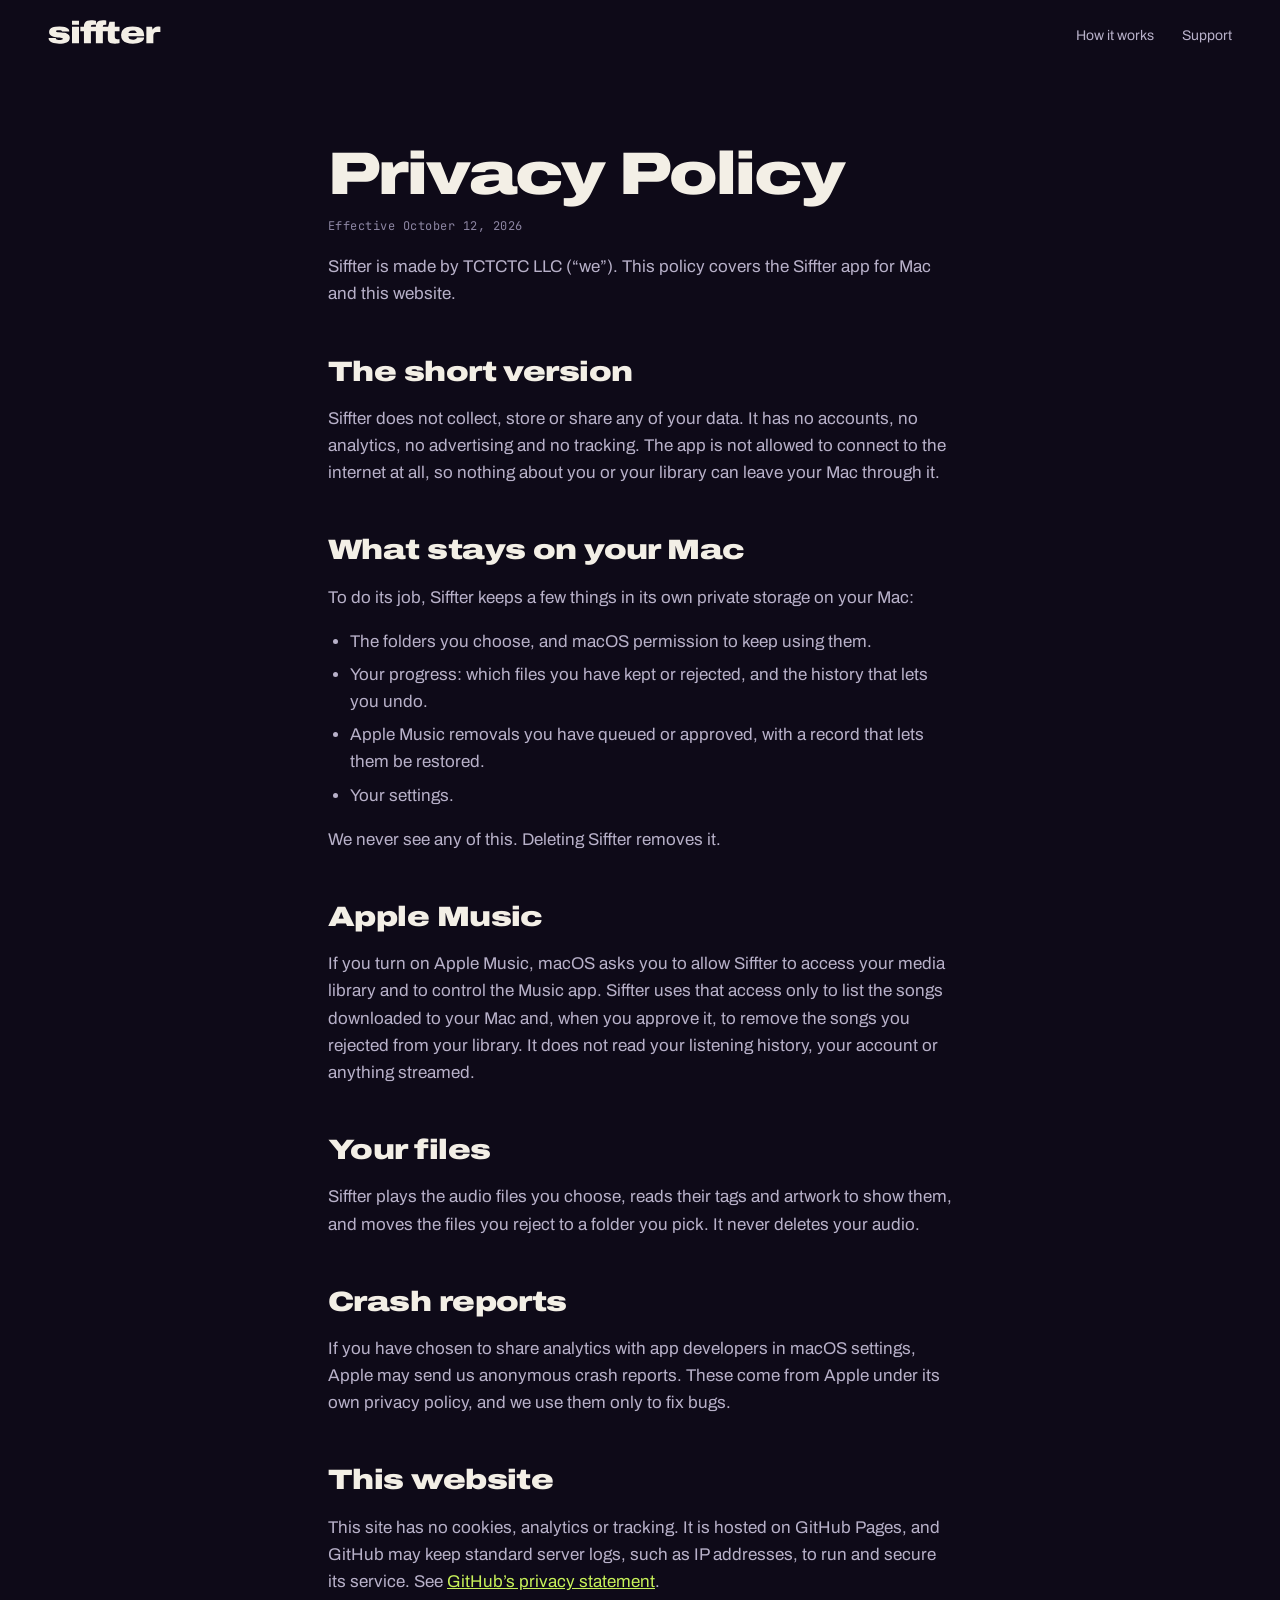
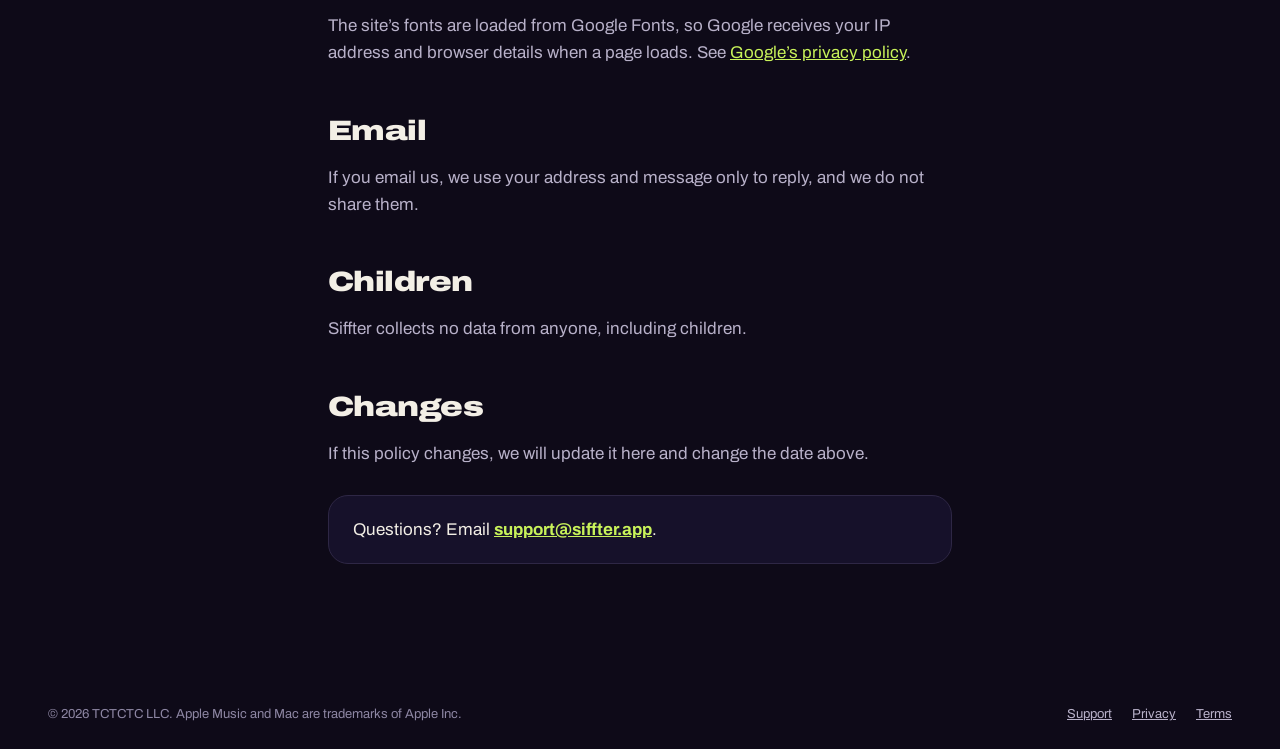
==== commit 0e6f9d54: "Move the site to siffter.app Point CNAME, canonical and og URLs at siffter.app and use support@sifft" ====
--- a/privacy/index.html
+++ b/privacy/index.html
@@ -5,9 +5,9 @@
   <meta name="viewport" content="width=device-width, initial-scale=1">
   <title>Privacy Policy · Siffter</title>
   <meta name="description" content="Siffter collects no data. Everything it knows about your library stays on your Mac.">
-  <link rel="canonical" href="https://syfter.app/privacy/">
+  <link rel="canonical" href="https://siffter.app/privacy/">
   <meta property="og:title" content="Siffter Privacy Policy">
-  <meta property="og:image" content="https://syfter.app/images/social.jpg">
+  <meta property="og:image" content="https://siffter.app/images/social.jpg">
   <meta name="theme-color" content="#0e0a18">
   <link rel="icon" href="/images/brand/favicon.svg" type="image/svg+xml">
   <link rel="icon" href="/images/brand/favicon-32.png" sizes="32x32" type="image/png">
@@ -72,7 +72,7 @@
     <p>If this policy changes, we will update it here and change the date above.</p>
 
     <div class="contact">
-      <p>Questions? Email <a href="mailto:support@syfter.app">support@syfter.app</a>.</p>
+      <p>Questions? Email <a href="mailto:support@siffter.app">support@siffter.app</a>.</p>
     </div>
   </main>
 
